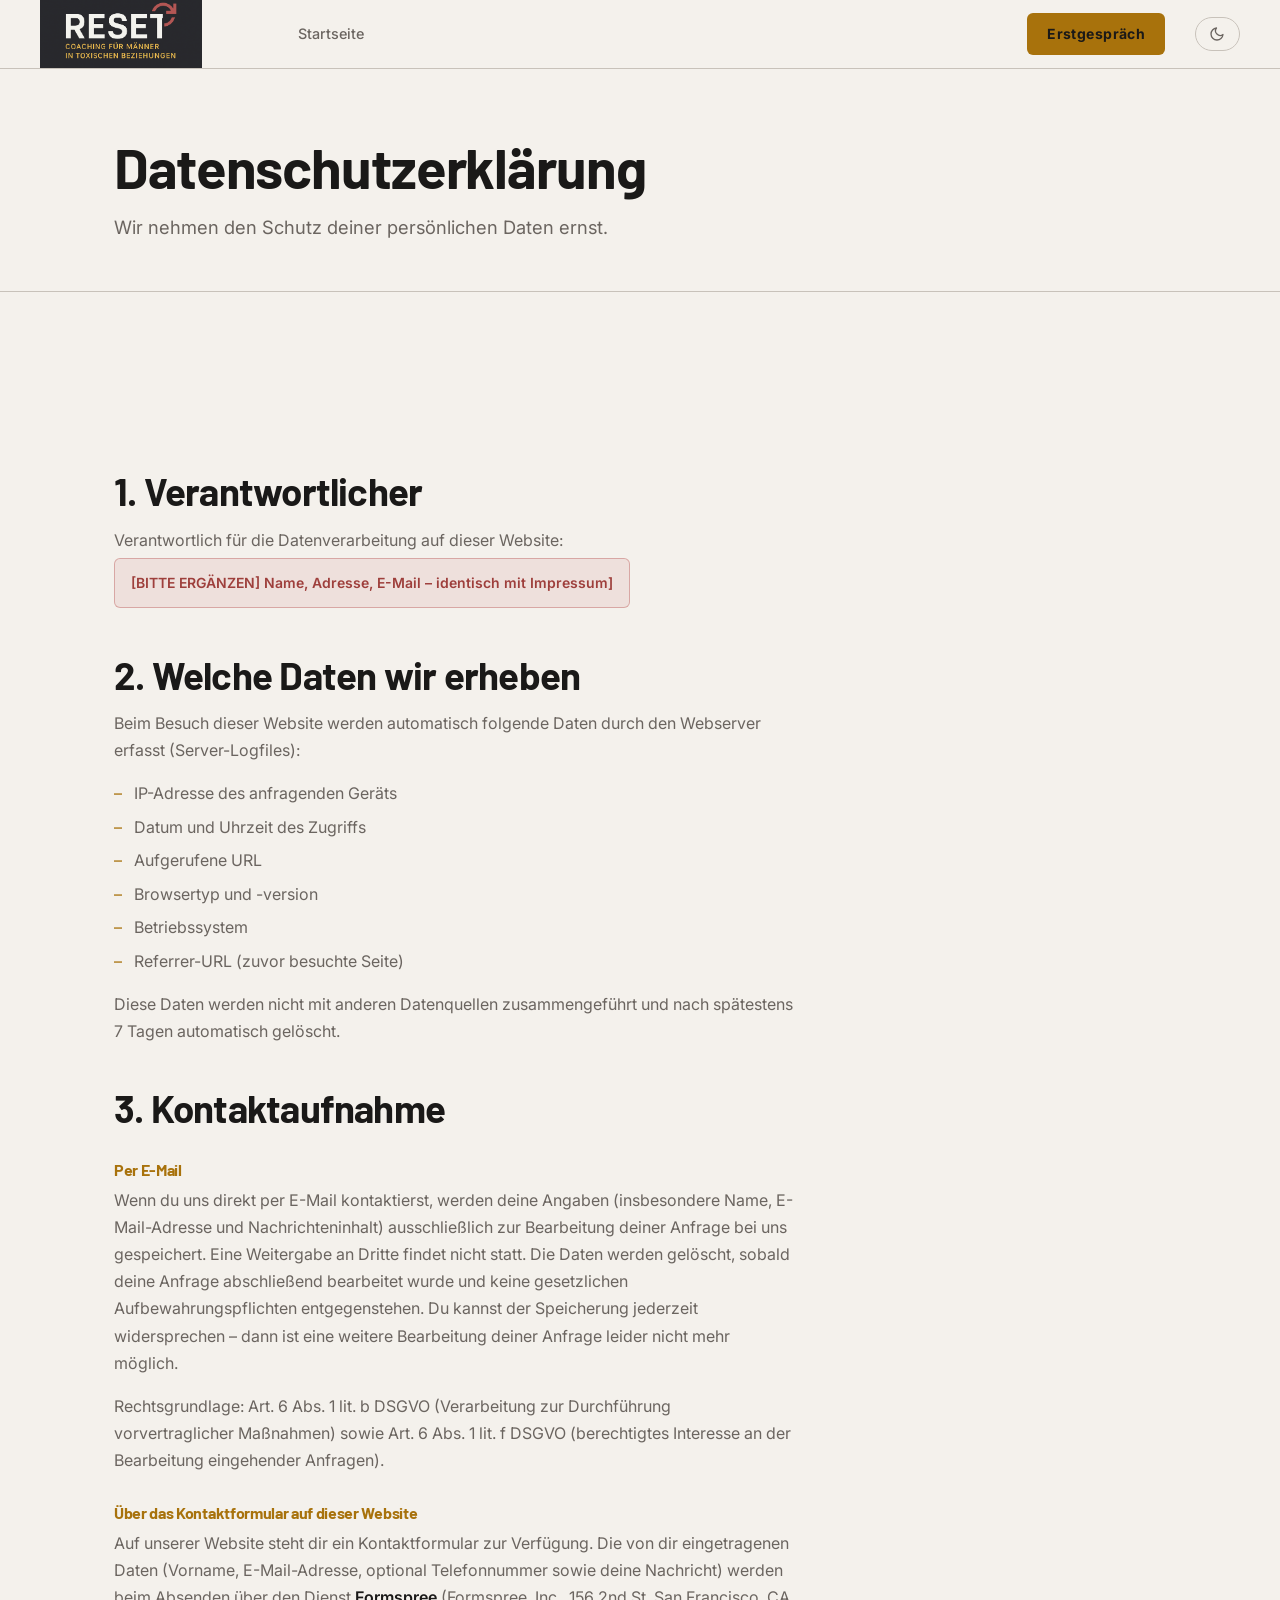
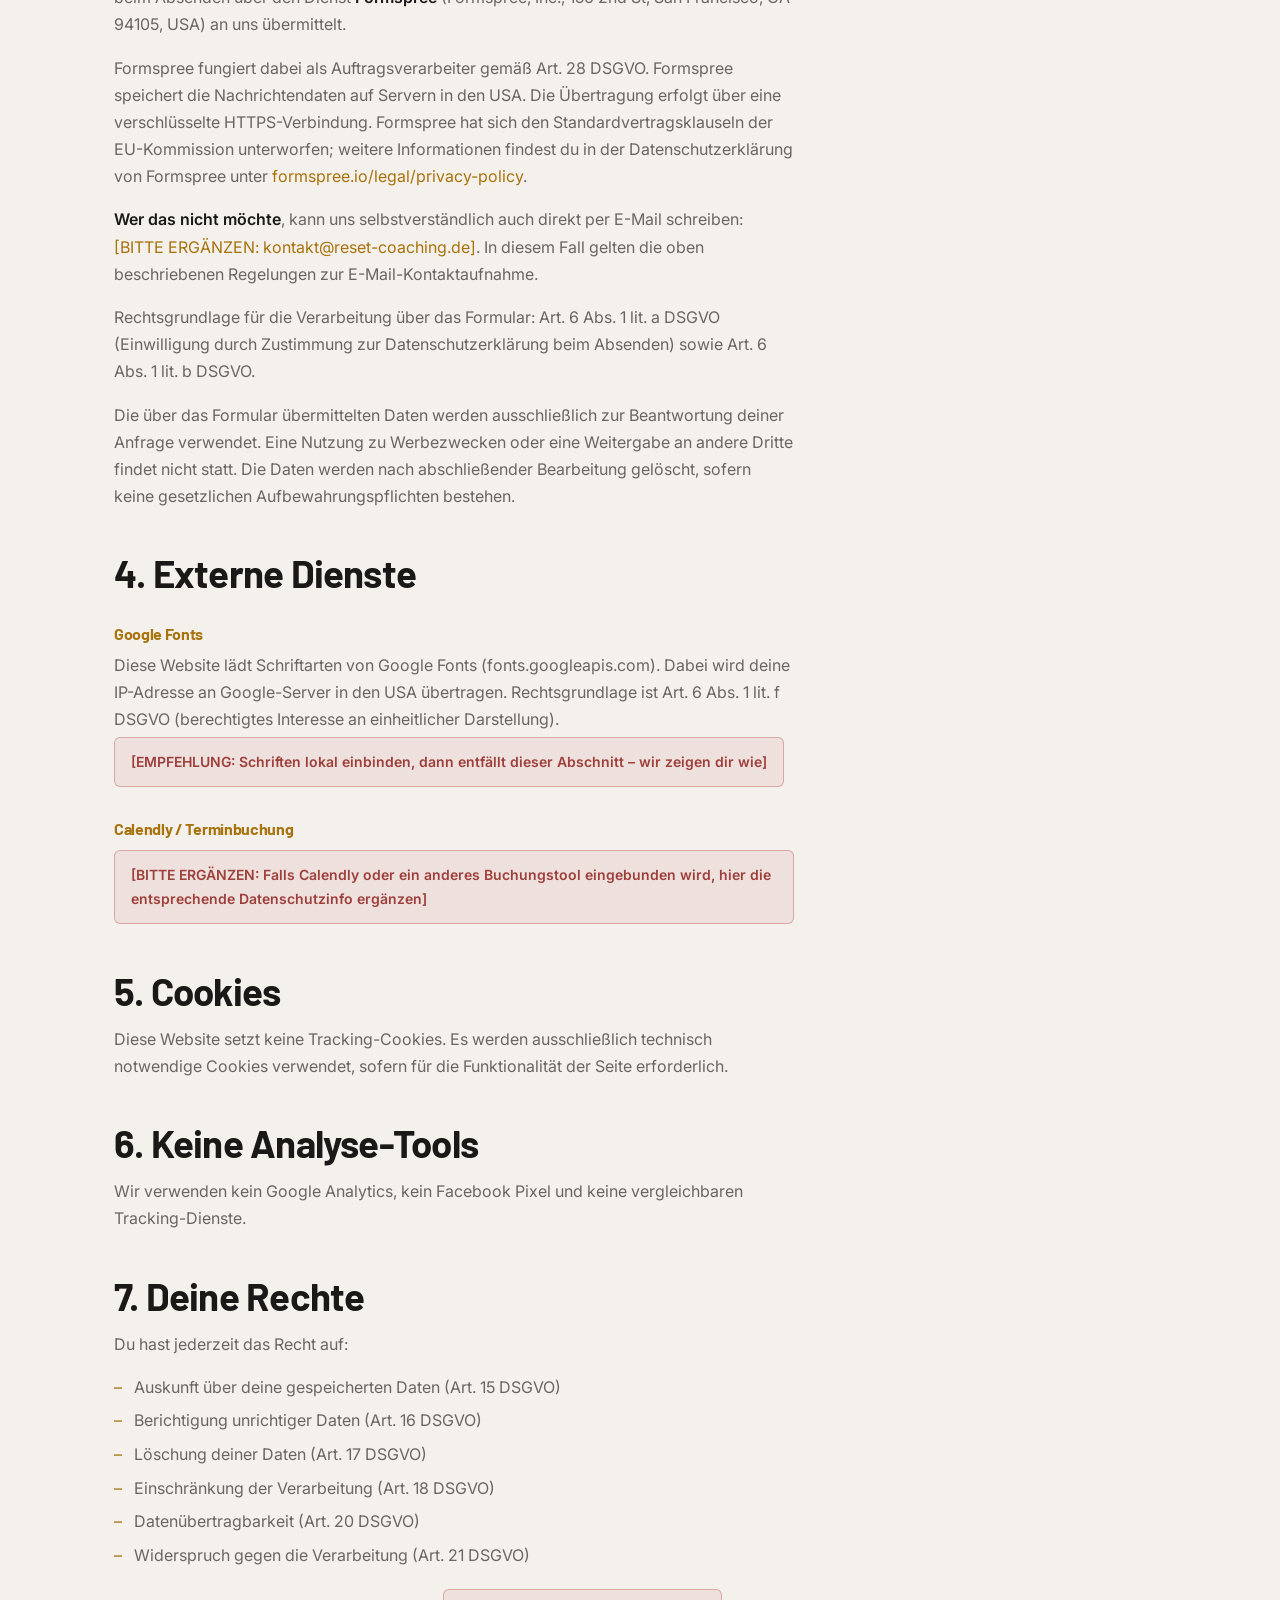
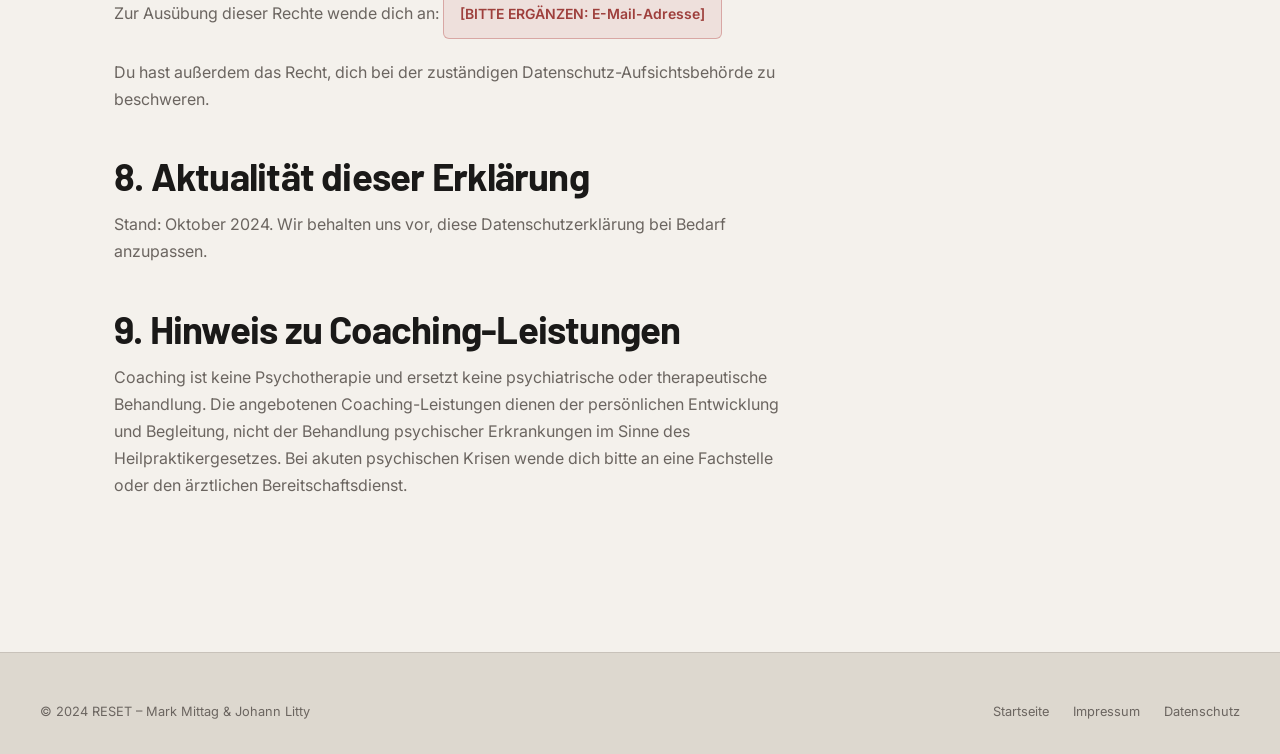
==== pages/datenschutz.html @ 9609850e "structure" ====
<!DOCTYPE html>
<html lang="de">
<head>
  <meta charset="UTF-8">
  <meta name="viewport" content="width=device-width, initial-scale=1.0">
  <title>Datenschutz – RESET Coaching</title>
  <link rel="preconnect" href="https://fonts.googleapis.com">
  <link rel="preconnect" href="https://fonts.gstatic.com" crossorigin>
  <link href="https://fonts.googleapis.com/css2?family=Barlow:wght@400;600;700;800&family=Inter:wght@400;500;600&display=swap" rel="stylesheet">
  <link rel="icon" type="image/svg+xml" href="../favicon.svg">
  <link rel="stylesheet" href="../style.css">
</head>
<body>

<header class="site-header" role="banner">
  <div class="container">
    <nav class="nav-inner" aria-label="Hauptnavigation">
      <a href="../index.html" class="nav-logo" aria-label="RESET – zur Startseite">
        <img src="../images/resetlogo.png" alt="RESET" height="60" style="width:auto;display:block;flex-shrink:0;">
      </a>
      <ul class="nav-links" role="list">
        <li><a href="../index.html">Startseite</a></li>
      </ul>

      <div class="nav-actions">
        <a href="../index.html#kontakt" class="btn btn-gold">Erstgespräch</a>
        <button class="theme-toggle" id="theme-toggle" aria-label="Design wechseln"></button>
        <button class="burger" aria-label="Menü öffnen" aria-expanded="false" aria-controls="nav-mobile">
          <span></span><span></span><span></span>
        </button>
      </div>
    </nav>
    <nav class="nav-mobile" id="nav-mobile" aria-label="Mobiles Menü">
      <a href="../index.html">Startseite</a>
      <a href="../index.html#kontakt">Kontakt</a>
      <button class="nav-mobile-theme" id="theme-toggle-mobile" aria-label="Design wechseln"></button>
    </nav>
  </div>
</header>


<section class="page-hero">
  <div class="container">
    <h1>Datenschutzerklärung</h1>
    <p class="lead">Wir nehmen den Schutz deiner persönlichen Daten ernst.</p>
  </div>
</section>


<section>
  <div class="container">
    <div class="prose">

      <h2>1. Verantwortlicher</h2>
      <p>
        Verantwortlich für die Datenverarbeitung auf dieser Website:<br>
        <span class="todo-field">[BITTE ERGÄNZEN] Name, Adresse, E-Mail – identisch mit Impressum]</span>
      </p>

      <h2>2. Welche Daten wir erheben</h2>
      <p>
        Beim Besuch dieser Website werden automatisch folgende Daten durch den Webserver erfasst (Server-Logfiles):
      </p>
      <ul>
        <li>IP-Adresse des anfragenden Geräts</li>
        <li>Datum und Uhrzeit des Zugriffs</li>
        <li>Aufgerufene URL</li>
        <li>Browsertyp und -version</li>
        <li>Betriebssystem</li>
        <li>Referrer-URL (zuvor besuchte Seite)</li>
      </ul>
      <p>
        Diese Daten werden nicht mit anderen Datenquellen zusammengeführt und nach spätestens 7 Tagen automatisch gelöscht.
      </p>

      <h2>3. Kontaktaufnahme</h2>

      <h3>Per E-Mail</h3>
      <p>
        Wenn du uns direkt per E-Mail kontaktierst, werden deine Angaben (insbesondere Name, E-Mail-Adresse und Nachrichteninhalt) ausschließlich zur Bearbeitung deiner Anfrage bei uns gespeichert. Eine Weitergabe an Dritte findet nicht statt. Die Daten werden gelöscht, sobald deine Anfrage abschließend bearbeitet wurde und keine gesetzlichen Aufbewahrungspflichten entgegenstehen. Du kannst der Speicherung jederzeit widersprechen – dann ist eine weitere Bearbeitung deiner Anfrage leider nicht mehr möglich.
      </p>
      <p>
        Rechtsgrundlage: Art. 6 Abs. 1 lit. b DSGVO (Verarbeitung zur Durchführung vorvertraglicher Maßnahmen) sowie Art. 6 Abs. 1 lit. f DSGVO (berechtigtes Interesse an der Bearbeitung eingehender Anfragen).
      </p>

      <h3>Über das Kontaktformular auf dieser Website</h3>
      <p>
        Auf unserer Website steht dir ein Kontaktformular zur Verfügung. Die von dir eingetragenen Daten (Vorname, E-Mail-Adresse, optional Telefonnummer sowie deine Nachricht) werden beim Absenden über den Dienst <strong>Formspree</strong> (Formspree, Inc., 156 2nd St, San Francisco, CA 94105, USA) an uns übermittelt.
      </p>
      <p>
        Formspree fungiert dabei als Auftragsverarbeiter gemäß Art. 28 DSGVO. Formspree speichert die Nachrichtendaten auf Servern in den USA. Die Übertragung erfolgt über eine verschlüsselte HTTPS-Verbindung. Formspree hat sich den Standardvertragsklauseln der EU-Kommission unterworfen; weitere Informationen findest du in der Datenschutzerklärung von Formspree unter <a href="https://formspree.io/legal/privacy-policy" target="_blank" rel="noopener noreferrer">formspree.io/legal/privacy-policy</a>.
      </p>
      <p>
        <strong>Wer das nicht möchte</strong>, kann uns selbstverständlich auch direkt per E-Mail schreiben:
        <a href="mailto:[BITTE ERGÄNZEN: kontakt@reset-coaching.de]">[BITTE ERGÄNZEN: kontakt@reset-coaching.de]</a>. In diesem Fall gelten die oben beschriebenen Regelungen zur E-Mail-Kontaktaufnahme.
      </p>
      <p>
        Rechtsgrundlage für die Verarbeitung über das Formular: Art. 6 Abs. 1 lit. a DSGVO (Einwilligung durch Zustimmung zur Datenschutzerklärung beim Absenden) sowie Art. 6 Abs. 1 lit. b DSGVO.
      </p>
      <p>
        Die über das Formular übermittelten Daten werden ausschließlich zur Beantwortung deiner Anfrage verwendet. Eine Nutzung zu Werbezwecken oder eine Weitergabe an andere Dritte findet nicht statt. Die Daten werden nach abschließender Bearbeitung gelöscht, sofern keine gesetzlichen Aufbewahrungspflichten bestehen.
      </p>

      <h2>4. Externe Dienste</h2>

      <h3>Google Fonts</h3>
      <p>
        Diese Website lädt Schriftarten von Google Fonts (fonts.googleapis.com). Dabei wird deine IP-Adresse an Google-Server in den USA übertragen. Rechtsgrundlage ist Art. 6 Abs. 1 lit. f DSGVO (berechtigtes Interesse an einheitlicher Darstellung). <span class="todo-field">[EMPFEHLUNG: Schriften lokal einbinden, dann entfällt dieser Abschnitt – wir zeigen dir wie]</span>
      </p>

      <h3>Calendly / Terminbuchung</h3>
      <p>
        <span class="todo-field">[BITTE ERGÄNZEN: Falls Calendly oder ein anderes Buchungstool eingebunden wird, hier die entsprechende Datenschutzinfo ergänzen]</span>
      </p>

      <h2>5. Cookies</h2>
      <p>
        Diese Website setzt keine Tracking-Cookies. Es werden ausschließlich technisch notwendige Cookies verwendet, sofern für die Funktionalität der Seite erforderlich.
      </p>

      <h2>6. Keine Analyse-Tools</h2>
      <p>
        Wir verwenden kein Google Analytics, kein Facebook Pixel und keine vergleichbaren Tracking-Dienste.
      </p>

      <h2>7. Deine Rechte</h2>
      <p>Du hast jederzeit das Recht auf:</p>
      <ul>
        <li>Auskunft über deine gespeicherten Daten (Art. 15 DSGVO)</li>
        <li>Berichtigung unrichtiger Daten (Art. 16 DSGVO)</li>
        <li>Löschung deiner Daten (Art. 17 DSGVO)</li>
        <li>Einschränkung der Verarbeitung (Art. 18 DSGVO)</li>
        <li>Datenübertragbarkeit (Art. 20 DSGVO)</li>
        <li>Widerspruch gegen die Verarbeitung (Art. 21 DSGVO)</li>
      </ul>
      <p>
        Zur Ausübung dieser Rechte wende dich an: <span class="todo-field">[BITTE ERGÄNZEN: E-Mail-Adresse]</span>
      </p>
      <p>
        Du hast außerdem das Recht, dich bei der zuständigen Datenschutz-Aufsichtsbehörde zu beschweren.
      </p>

      <h2>8. Aktualität dieser Erklärung</h2>
      <p>
        Stand: Oktober 2024. Wir behalten uns vor, diese Datenschutzerklärung bei Bedarf anzupassen.
      </p>

      <h2>9. Hinweis zu Coaching-Leistungen</h2>
      <p>
        Coaching ist keine Psychotherapie und ersetzt keine psychiatrische oder therapeutische Behandlung. Die angebotenen Coaching-Leistungen dienen der persönlichen Entwicklung und Begleitung, nicht der Behandlung psychischer Erkrankungen im Sinne des Heilpraktikergesetzes. Bei akuten psychischen Krisen wende dich bitte an eine Fachstelle oder den ärztlichen Bereitschaftsdienst.
      </p>

    </div>
  </div>
</section>


<footer class="site-footer" role="contentinfo">
  <div class="container">
    <div class="footer-bottom" style="border-top:none; padding-top:0;">
      <p>© 2024 RESET – Mark Mittag &amp; Johann Litty</p>
      <nav class="footer-legal" aria-label="Rechtliche Links">
        <a href="../index.html">Startseite</a>
        <a href="impressum.html">Impressum</a>
        <a href="datenschutz.html" aria-current="page">Datenschutz</a>
      </nav>
    </div>
  </div>
</footer>

<script src="../script.js"></script>
</body>
</html>
---- style.css ----
/* ===========================
   RESET – Coaching für Männer
   style.css
   =========================== */

:root {
  --bg:          #28292d;
  --bg-alt:      #323130;
  --bg-card:     #3a3836;
  --text:        #f0ede8;
  --muted:       #9a9591;
  --gold:        #d4a017;
  --red:         #b85450;
  --border:      #444140;
  --bg-header:   rgba(40, 41, 45, 0.95);
  --bg-footer:   #28292d;
  --max-width:   1100px;
  --radius:      6px;
  --transition:  0.2s ease;
}

[data-theme="light"] {
  --bg:          #f4f1ec;
  --bg-alt:      #ece8e1;
  --bg-card:     #e2ddd6;
  --text:        #1a1918;
  --muted:       #6b6560;
  --gold:        #a8720c;
  --red:         #9e3f3c;
  --border:      #c8c2ba;
  --bg-header:   rgba(244, 241, 236, 0.95);
  --bg-footer:   #ddd8cf;
}

/* Über-uns bleibt im Light-Mode dunkel */
[data-theme="light"] #ueber-uns,
[data-theme="light"] .coaches-outer-wrap {
  background-color: #323130;
  --text:   #f0ede8;
  --muted:  #9a9591;
  --gold:   #d4a017;
  --border: #444140;
  color: #f0ede8;
}

/* ---- Reset & Base ---- */
*, *::before, *::after { box-sizing: border-box; margin: 0; padding: 0; }

html { scroll-behavior: smooth; font-size: 16px; scroll-padding-top: 50px; }

body {
  background-color: var(--bg);
  color: var(--text);
  font-family: 'Inter', 'Segoe UI', system-ui, -apple-system, sans-serif;
  line-height: 1.7;
  -webkit-font-smoothing: antialiased;
}

img { display: block; max-width: 100%; height: auto; }
a  { color: var(--gold); text-decoration: none; transition: opacity var(--transition); }
a:hover { opacity: 0.8; }

/* ---- Typography ---- */
h1, h2, h3, h4 {
  font-family: 'Barlow', 'Inter', 'Segoe UI', system-ui, sans-serif;
  font-weight: 700;
  line-height: 1.2;
  letter-spacing: -0.02em;
}
h1 { font-size: clamp(2rem, 5vw, 3.5rem); }
h2 { font-size: clamp(1.6rem, 3.5vw, 2.4rem); }
h3 { font-size: clamp(1.1rem, 2.5vw, 1.4rem); }
p  { max-width: 68ch; }

.section-label {
  font-size: 0.75rem;
  font-weight: 700;
  letter-spacing: 0.12em;
  text-transform: uppercase;
  color: var(--gold);
  margin-bottom: 0.75rem;
}

/* ---- Layout helpers ---- */
.container {
  width: 100%;
  max-width: var(--max-width);
  margin-inline: auto;
  padding-inline: 1.5rem;
}

section { padding-block: 5rem; }

.section-alt { background-color: var(--bg-alt); }

.text-center { text-align: center; }
.text-gold   { color: var(--gold); }

/* ---- Buttons ---- */
.btn {
  display: inline-block;
  padding: 0.85rem 2rem;
  border-radius: var(--radius);
  font-weight: 700;
  font-size: 1rem;
  letter-spacing: 0.03em;
  cursor: pointer;
  transition: opacity var(--transition), transform var(--transition);
  border: none;
}
.btn:hover { opacity: 0.88; transform: translateY(-1px); }
.btn-gold  { background-color: var(--gold); color: #1a1918; }
.btn-outline {
  background: transparent;
  border: 2px solid var(--gold);
  color: var(--gold);
}

/* ---- Header / Nav ---- */
.site-header {
  position: sticky;
  top: 0;
  z-index: 100;
  background-color: var(--bg-header);
  backdrop-filter: blur(8px);
  border-bottom: 1px solid var(--border);
  transition: background-color var(--transition);
}
/* Header nutzt volle Viewport-Breite */
.site-header .container {
  max-width: 100%;
  padding-inline: 2.5rem;
}

/* Logo left · links space-between · CTA right */
.nav-inner {
  display: flex;
  align-items: center;
  height: 68px;
  gap: 2rem;
  overflow: visible;
}

.nav-logo {
  display: flex;
  align-items: center;
  gap: 0.6rem;
  flex-shrink: 0;
}
.nav-logo img { height: 68px; width: auto; display: block; }
.nav-logo-text {
  font-weight: 800;
  font-size: 1.35rem;
  letter-spacing: -0.02em;
  color: var(--text);
}
.nav-logo-sub {
  font-size: 0.6rem;
  font-weight: 600;
  letter-spacing: 0.1em;
  text-transform: uppercase;
  color: var(--gold);
  display: block;
  line-height: 1;
  margin-top: 2px;
}

.nav-links {
  display: flex;
  align-items: center;
  justify-content: space-between;
  list-style: none;
  flex: 1;
  padding-inline: 4rem;
}
.nav-links a {
  color: var(--muted);
  font-size: 0.9rem;
  font-weight: 500;
  transition: color var(--transition);
}
.nav-links a:hover { color: var(--text); opacity: 1; }

/* Right-side actions: CTA + theme toggle + burger */
.nav-actions {
  display: flex;
  align-items: center;
  gap: 0.6rem;
  flex-shrink: 0;
  margin-left: auto;
}
.nav-actions .btn { padding: 0.55rem 1.25rem; font-size: 0.875rem; }

/* Theme toggle (desktop) */
.theme-toggle {
  padding: 0.5rem 0.85rem;
  border-radius: var(--radius);
  border: 1px solid var(--border);
  background: transparent;
  color: var(--muted);
  cursor: pointer;
  display: flex;
  align-items: center;
  justify-content: center;
  transition: background var(--transition), color var(--transition), border-color var(--transition);
  flex-shrink: 0;
  margin-left: 1.25rem;
}
.theme-toggle:hover { background: var(--bg-card); color: var(--text); }
.theme-toggle svg  { pointer-events: none; }
[data-theme="light"] .theme-toggle { border-radius: 999px; }

/* Burger */
.burger {
  display: none;
  flex-direction: column;
  gap: 5px;
  cursor: pointer;
  padding: 4px;
  background: none;
  border: none;
}
.burger span {
  display: block;
  width: 24px;
  height: 2px;
  background: var(--text);
  border-radius: 2px;
  transition: transform var(--transition), opacity var(--transition);
}
.burger.open span:nth-child(1) { transform: translateY(7px) rotate(45deg); }
.burger.open span:nth-child(2) { opacity: 0; }
.burger.open span:nth-child(3) { transform: translateY(-7px) rotate(-45deg); }

/* Mobile nav */
.nav-mobile {
  display: none;
  flex-direction: column;
  gap: 0;
  background-color: rgba(50, 49, 48, 0.72);
  backdrop-filter: blur(20px);
  -webkit-backdrop-filter: blur(20px);
  border-top: 1px solid var(--border);
  border-radius: 0 0 16px 16px;
  padding: 1rem 1.5rem 1.75rem;
}
[data-theme="light"] .nav-mobile {
  background-color: rgba(236, 232, 225, 0.75);
}
.nav-mobile.open { display: flex; }
.nav-mobile a {
  color: var(--text);
  padding: 1rem 0;
  border-bottom: 1px solid var(--border);
  font-size: 1rem;
  text-align: center;
}
.nav-mobile .btn {
  font-size: 0.8rem;
  padding: 0.5rem 1.25rem;
  align-self: center;
  margin-top: 0.5rem;
}
/* Theme toggle row in mobile dropdown */
.nav-mobile-theme {
  display: flex;
  align-items: center;
  justify-content: center;
  gap: 0.75rem;
  width: 100%;
  padding: 1rem 0;
  border: none;
  border-top: 1px solid var(--border);
  background: none;
  color: var(--muted);
  font-family: inherit;
  font-size: 0.95rem;
  cursor: pointer;
  margin-top: auto;
  transition: color var(--transition);
}
.nav-mobile-theme:hover { color: var(--text); }
.nav-mobile-theme svg { flex-shrink: 0; }

/* ---- Hero ---- */
.hero {
  padding-block: 6rem 5rem;
  position: relative;
  overflow: hidden;
}
.hero::before {
  content: '';
  position: absolute;
  inset: 0;
  background: radial-gradient(ellipse 80% 60% at 70% 40%, rgba(184,84,80,0.08) 0%, transparent 70%);
  pointer-events: none;
}

.hero-inner {
  display: grid;
  grid-template-columns: 1fr 1fr;
  gap: 4rem;
  align-items: center;
}

.hero-tag {
  display: inline-block;
  background: rgba(212,160,23,0.15);
  color: var(--gold);
  font-size: 0.78rem;
  font-weight: 700;
  letter-spacing: 0.1em;
  text-transform: uppercase;
  padding: 0.4rem 0.9rem;
  border-radius: 2px;
  margin-bottom: 1.25rem;
}

.hero h1 { margin-bottom: 1rem; }
.hero h1 em { font-style: normal; color: var(--gold); }

.hero-sub {
  font-size: 1.2rem;
  color: var(--muted);
  margin-bottom: 2rem;
  max-width: 50ch;
}

.hero-ctas {
  display: flex;
  gap: 1rem;
  flex-wrap: wrap;
}

.hero-image-wrap {
  position: relative;
}
.hero-photo {
  width: 100%;
  aspect-ratio: 4/5;
  object-fit: cover;
  object-position: top center;
  border-radius: var(--radius);
  display: block;
}

/* ---- Kennst du das ---- */
.problem-list {
  list-style: none;
  margin-top: 2rem;
  display: flex;
  flex-direction: column;
  gap: 0.85rem;
}
.problem-list li {
  display: flex;
  align-items: flex-start;
  gap: 0.85rem;
  font-size: 1.05rem;
  line-height: 1.6;
}
.problem-list li::before {
  content: '→';
  color: var(--gold);
  flex-shrink: 0;
  margin-top: 0.05em;
  font-weight: 700;
}

.validation-box {
  margin-top: 3rem;
  background: var(--bg-card);
  border-left: 3px solid var(--gold);
  border-radius: 0 var(--radius) var(--radius) 0;
  padding: 1.5rem 1.75rem;
}
.validation-box p { color: var(--muted); max-width: none; }
.validation-box p strong { color: var(--text); }

/* ---- Co-Abhängigkeit Grafik ---- */
.codep-grid {
  display: grid;
  grid-template-columns: repeat(3, 1fr);
  gap: 1.25rem;
  margin-top: 2.5rem;
}
.codep-item {
  background: var(--bg-card);
  border-radius: var(--radius);
  padding: 1.25rem;
  text-align: center;
  border: 1px solid var(--border);
  aspect-ratio: 5 / 4;
  display: flex;
  flex-direction: column;
  align-items: center;
  justify-content: center;
}
.codep-item .icon {
  font-size: 1.8rem;
  margin-bottom: 0.5rem;
  display: block;
}
.codep-item p {
  font-size: 0.875rem;
  color: var(--muted);
  max-width: none;
  line-height: 1.4;
}

/* ---- Was ihr bekommt ---- */
.benefits-grid {
  display: grid;
  grid-template-columns: repeat(auto-fit, minmax(280px, 1fr));
  gap: 1.5rem;
  margin-top: 2.5rem;
}
.benefit-card {
  background: var(--bg-card);
  border-radius: var(--radius);
  padding: 1.75rem;
  border: 1px solid var(--border);
  transition: border-color var(--transition);
}
.benefit-card:hover { border-color: var(--gold); }
.benefit-card h3 { margin-bottom: 0.6rem; }
.benefit-card p { color: var(--muted); font-size: 0.95rem; max-width: none; }

/* ---- 3-Schritte ---- */
.steps {
  counter-reset: step;
}
.steps-grid {
  display: grid;
  grid-template-columns: repeat(auto-fit, minmax(280px, 1fr));
  gap: 2rem;
  margin-top: 2.5rem;
}
.step-card {
  position: relative;
  background: var(--bg-card);
  border-radius: var(--radius);
  padding: 2rem 1.75rem 1.75rem;
  border: 1px solid var(--border);
}
.step-number {
  font-size: 4.5rem;
  font-weight: 800;
  color: rgba(212,160,23,0.35);
  line-height: 1;
  margin-bottom: 0.5rem;
}
.step-card h3 { color: var(--gold); margin-bottom: 0.75rem; }
.step-card ul {
  list-style: none;
  display: flex;
  flex-direction: column;
  gap: 0.4rem;
}
.step-card li {
  font-size: 0.9rem;
  color: var(--muted);
  padding-left: 1rem;
  position: relative;
}
.step-card li::before {
  content: '·';
  position: absolute;
  left: 0;
  color: var(--gold);
  font-weight: 700;
}

/* ---- Angebote ---- */
.offers-grid {
  display: grid;
  grid-template-columns: repeat(auto-fit, minmax(280px, 1fr));
  gap: 1.5rem;
  margin-top: 2.5rem;
}
.offer-card {
  background: var(--bg-card);
  border-radius: var(--radius);
  padding: 2rem;
  border: 1px solid var(--border);
  display: flex;
  flex-direction: column;
  gap: 1rem;
  transition: border-color var(--transition);
}
.offer-card:hover { border-color: var(--gold); }
.offer-card.featured {
  border-color: var(--gold);
  position: relative;
}
.offer-badge {
  position: absolute;
  top: -0.6rem;
  left: 1.5rem;
  background: var(--gold);
  color: #1a1918;
  font-size: 0.7rem;
  font-weight: 800;
  letter-spacing: 0.08em;
  text-transform: uppercase;
  padding: 0.2rem 0.6rem;
  border-radius: 2px;
}
.offer-icon { font-size: 2rem; }
.offer-card h3 { font-size: 1.2rem; }
.offer-card p { color: var(--muted); font-size: 0.9rem; max-width: none; }
.offer-details {
  list-style: none;
  display: flex;
  flex-direction: column;
  gap: 0.35rem;
  margin-top: auto;
}
.offer-details li {
  font-size: 0.85rem;
  color: var(--muted);
  display: flex;
  align-items: center;
  gap: 0.5rem;
}
.offer-details li::before {
  content: '✓';
  color: var(--gold);
  font-weight: 700;
  flex-shrink: 0;
}

/* ---- Über uns (kompakt) ---- */
.coaches-grid {
  display: grid;
  grid-template-columns: 1fr 1fr;
  gap: 2.5rem;
}
.coach-card {
  display: flex;
  gap: 1.5rem;
  align-items: flex-start;
}
.coach-photo {
  width: 90px;
  height: 90px;
  border-radius: 50%;
  flex-shrink: 0;
  overflow: hidden;
  background: var(--bg-card);
}
.coach-photo img {
  width: 100%;
  height: 100%;
  object-fit: cover;
  object-position: top center;
  transition: opacity 0.2s;
}
a.coach-photo:hover img { opacity: 0.8; }
.coach-info h3 a { color: inherit; text-decoration: none; }
.coach-info h3 a:hover { color: var(--gold); }
.coach-info h3 { margin-bottom: 0.3rem; font-size: 1.35rem; }
.coach-info .coach-role { color: var(--gold); font-size: 0.8rem; font-weight: 600; margin-bottom: 0.6rem; }
.coach-info p { color: var(--muted); font-size: 0.9rem; max-width: none; }
.coach-info a { font-size: 0.875rem; margin-top: 0.75rem; display: inline-block; }

/* ---- Einzelne Coach-Seiten ---- */
.coach-bio-grid {
  display: grid;
  grid-template-columns: 240px 1fr;
  gap: 3.5rem;
  align-items: start;
}
.coach-bio-photo { position: sticky; top: 90px; }
@media (max-width: 700px) {
  .coach-bio-grid { grid-template-columns: 1fr; }
  .coach-bio-photo { position: static; max-width: 240px; }
}

/* ---- Über-uns Lasche & Drawer ---- */
.coaches-outer-wrap {
  background-color: var(--bg-alt); /* matches flanking section-alt sections */
}
.coaches-drawer {
  overflow: hidden;
  max-height: 0;
  transition: max-height 0.55s cubic-bezier(0.4, 0, 0.2, 1);
}
.coaches-drawer.is-open {
  max-height: 700px;
}
.coaches-drawer .container {
  padding-top: 2.5rem;
  padding-bottom: 3.5rem;
}
.ueber-uns-lasche-wrap {
  display: flex;
  justify-content: center;
  border-top: 2px solid #000;
  line-height: 0;
}
.ueber-uns-lasche {
  background: var(--gold);
  color: #1a1a18;
  border: none;
  cursor: pointer;
  padding: 0.6rem 2.5rem 0.75rem;
  border-radius: 0 0 16px 16px;
  font-family: inherit;
  font-weight: 700;
  font-size: 0.8rem;
  letter-spacing: 0.07em;
  text-transform: uppercase;
  display: inline-flex;
  align-items: center;
  gap: 0.55rem;
  transition: background 0.2s, padding-bottom 0.2s;
  user-select: none;
  line-height: 1;
}
.ueber-uns-lasche:hover {
  background: #e6b728;
  padding-bottom: 1rem;
}
.lasche-arrow {
  display: inline-block;
  font-size: 0.7rem;
  transition: transform 0.35s ease;
  line-height: 1;
}
.ueber-uns-lasche[aria-expanded="true"] .lasche-arrow {
  transform: rotate(180deg);
}

/* ---- Testimonials ---- */
.testimonials-grid {
  display: grid;
  grid-template-columns: repeat(auto-fit, minmax(260px, 1fr));
  gap: 1.5rem;
  margin-top: 2.5rem;
}
.testimonial-card {
  background: var(--bg-card);
  border-radius: var(--radius);
  padding: 1.75rem;
  border: 1px solid var(--border);
  position: relative;
}
.testimonial-card.placeholder {
  border-style: dashed;
  opacity: 0.6;
}
.testimonial-quote {
  font-size: 2.5rem;
  color: var(--gold);
  line-height: 1;
  margin-bottom: 0.75rem;
  opacity: 0.5;
}
.testimonial-text {
  font-size: 0.95rem;
  color: var(--muted);
  font-style: italic;
  margin-bottom: 1rem;
  max-width: none;
}
.testimonial-author {
  font-size: 0.85rem;
  font-weight: 700;
  color: var(--text);
}
.testimonial-note {
  font-size: 0.72rem;
  color: var(--red);
  font-style: normal;
  display: block;
  margin-top: 0.25rem;
  letter-spacing: 0.04em;
  text-transform: uppercase;
}

/* ---- CTA Section ---- */
.cta-section {
  background: linear-gradient(135deg, var(--bg-alt) 0%, #2e2a29 100%);
  border-top: 1px solid var(--border);
  border-bottom: 1px solid var(--border);
}
.cta-inner {
  text-align: center;
  max-width: 640px;
  margin-inline: auto;
}
.cta-inner h2 { margin-bottom: 1rem; }
.cta-inner p { color: var(--muted); margin-inline: auto; margin-bottom: 2rem; }
.cta-note {
  font-size: 0.8rem;
  color: var(--muted);
  margin-top: 1rem;
}

/* ---- Footer ---- */
.site-footer {
  background-color: var(--bg-footer);
  border-top: 1px solid var(--border);
  padding-block: 3rem 2rem;
}
.site-footer .container {
  max-width: 100%;
  padding-inline: 2.5rem;
}
.footer-grid {
  display: grid;
  grid-template-columns: 2fr 1fr 1fr;
  gap: 3rem;
  margin-bottom: 3rem;
}
.footer-brand img { height: 40px; margin-bottom: 1rem; }
.footer-brand p { color: var(--muted); font-size: 0.9rem; }
.footer-disclaimer {
  margin-top: 1rem;
  font-size: 0.78rem;
  color: var(--muted);
  border-left: 2px solid var(--border);
  padding-left: 0.75rem;
  max-width: none;
}
.footer-col h4 {
  font-size: 0.8rem;
  font-weight: 700;
  letter-spacing: 0.1em;
  text-transform: uppercase;
  color: var(--gold);
  margin-bottom: 1rem;
}
.footer-col ul { list-style: none; display: flex; flex-direction: column; gap: 0.5rem; }
.footer-col a { color: var(--muted); font-size: 0.9rem; }
.footer-col a:hover { color: var(--text); opacity: 1; }
.footer-bottom {
  border-top: 1px solid var(--border);
  padding-top: 1.5rem;
  display: flex;
  justify-content: space-between;
  align-items: center;
  flex-wrap: wrap;
  gap: 0.5rem;
}
.footer-bottom p { font-size: 0.8rem; color: var(--muted); max-width: none; }
.footer-legal { display: flex; gap: 1.5rem; }
.footer-legal a { font-size: 0.8rem; color: var(--muted); }

/* ---- Modal ---- */
.modal-overlay {
  position: fixed;
  inset: 0;
  z-index: 200;
  display: flex;
  align-items: center;
  justify-content: center;
  padding: 1.5rem;
  background: rgba(20, 19, 18, 0.75);
  backdrop-filter: blur(7px);
  -webkit-backdrop-filter: blur(7px);
  opacity: 0;
  pointer-events: none;
  transition: opacity 0.25s ease;
}
.modal-overlay.is-open {
  opacity: 1;
  pointer-events: all;
}
.modal-overlay[aria-hidden="true"] { display: none; }
.modal-overlay[aria-hidden="false"] { display: flex; }

.modal-box {
  background: var(--bg-alt);
  border: 1px solid var(--border);
  border-radius: calc(var(--radius) * 2);
  padding: 2.5rem;
  width: 100%;
  max-width: 640px;
  max-height: 90dvh;
  overflow-y: auto;
  position: relative;
  transform: translateY(20px);
  transition: transform 0.25s ease;
}
.modal-overlay.is-open .modal-box {
  transform: translateY(0);
}

.modal-close {
  position: absolute;
  top: 1.1rem;
  right: 1.25rem;
  background: none;
  border: none;
  color: var(--muted);
  font-size: 1.75rem;
  line-height: 1;
  cursor: pointer;
  padding: 0.2rem 0.4rem;
  border-radius: var(--radius);
  transition: color var(--transition), background var(--transition);
}
.modal-close:hover { color: var(--text); background: var(--bg-card); }

.modal-box h3 {
  font-size: 1.35rem;
  margin-bottom: 0.5rem;
  padding-right: 2rem;
}

/* Body-Scroll sperren wenn Modal offen */
body.modal-open { overflow: hidden; }

/* ---- Kontaktformular ---- */
.contact-form-sub {
  color: var(--muted);
  font-size: 0.9rem;
  margin-bottom: 1.75rem;
  max-width: none;
}
.contact-form-sub a { color: var(--gold); }

.contact-form { display: flex; flex-direction: column; gap: 1.25rem; }

.form-row {
  display: grid;
  grid-template-columns: 1fr 1fr;
  gap: 1.25rem;
}

.form-group { display: flex; flex-direction: column; gap: 0.4rem; }

.form-group label {
  font-size: 0.85rem;
  font-weight: 600;
  color: var(--text);
}

.form-group input,
.form-group textarea {
  background: var(--bg-alt);
  border: 1px solid var(--border);
  border-radius: var(--radius);
  color: var(--text);
  font-family: inherit;
  font-size: 0.95rem;
  padding: 0.75rem 1rem;
  transition: border-color var(--transition);
  width: 100%;
  resize: vertical;
}
.form-group input::placeholder,
.form-group textarea::placeholder { color: var(--muted); }
.form-group input:focus,
.form-group textarea:focus {
  outline: none;
  border-color: var(--gold);
}
.form-group input:invalid:not(:placeholder-shown),
.form-group textarea:invalid:not(:placeholder-shown) {
  border-color: var(--red);
}

/* Checkboxen Interessensauswahl */
.form-checkboxes {
  display: flex;
  flex-direction: column;
  gap: 0.5rem;
  margin-top: 0.25rem;
}
.checkbox-item {
  display: flex;
  align-items: center;
  gap: 0.65rem;
  cursor: pointer;
  padding: 0.55rem 0.9rem;
  border-radius: var(--radius);
  border: 1px solid var(--border);
  background: var(--bg-alt);
  transition: border-color var(--transition), background var(--transition);
  font-size: 0.9rem;
  color: var(--text);
}
.checkbox-item:hover { border-color: var(--gold); background: var(--bg-card); }
.checkbox-item input[type="checkbox"] {
  width: 16px;
  height: 16px;
  flex-shrink: 0;
  accent-color: var(--gold);
  cursor: pointer;
}
.checkbox-item:has(input:checked) {
  border-color: var(--gold);
  background: rgba(212, 160, 23, 0.08);
}

/* Button auf Angebots-Karten */
.offer-btn {
  width: 100%;
  margin-top: 1.25rem;
  font-size: 0.875rem;
  padding: 0.65rem 1rem;
  text-align: center;
}

.form-privacy {
  display: flex;
  align-items: flex-start;
  gap: 0.75rem;
}
.form-privacy input[type="checkbox"] {
  width: 18px;
  height: 18px;
  flex-shrink: 0;
  margin-top: 0.15em;
  accent-color: var(--gold);
  cursor: pointer;
}
.form-privacy label {
  font-size: 0.82rem;
  color: var(--muted);
  line-height: 1.5;
  cursor: pointer;
}
.form-privacy a { color: var(--gold); }

.form-submit { align-self: flex-start; margin-top: 0.25rem; }

.form-note {
  font-size: 0.75rem;
  color: var(--muted);
  max-width: none;
  line-height: 1.6;
}
.form-note a { color: var(--muted); text-decoration: underline; }

@media (max-width: 560px) {
  .form-row { grid-template-columns: 1fr; }
  .contact-form-inner { padding: 1.5rem; }
  .form-submit { align-self: stretch; text-align: center; }
}

/* ---- Subpage hero ---- */
.page-hero {
  padding-block: 4rem 3rem;
  border-bottom: 1px solid var(--border);
}
.page-hero h1 { margin-bottom: 0.75rem; }
.page-hero .lead {
  font-size: 1.15rem;
  color: var(--muted);
  max-width: 60ch;
}

/* ---- Prose (Fließtext-Unterseiten) ---- */
.prose {
  max-width: 720px;
  padding-block: 3.5rem;
}
.prose h2 { margin-top: 2.5rem; margin-bottom: 0.75rem; }
.prose h3 { margin-top: 1.75rem; margin-bottom: 0.5rem; color: var(--gold); font-size: 1rem; }
.prose p  { color: var(--muted); margin-bottom: 1rem; }
.prose ul { list-style: none; display: flex; flex-direction: column; gap: 0.4rem; margin-bottom: 1rem; padding-left: 0; }
.prose ul li {
  color: var(--muted);
  padding-left: 1.25rem;
  position: relative;
}
.prose ul li::before {
  content: '–';
  position: absolute;
  left: 0;
  color: var(--gold);
}
.prose strong { color: var(--text); font-weight: 600; }
.prose a { color: var(--gold); }
.prose .todo-field {
  background: rgba(184,84,80,0.1);
  border: 1px solid rgba(184,84,80,0.4);
  border-radius: var(--radius);
  padding: 0.75rem 1rem;
  color: var(--red);
  font-size: 0.875rem;
  font-weight: 600;
  display: inline-block;
  margin: 0.25rem 0;
}

/* ---- Responsive ---- */
@media (max-width: 900px) {
  .hero-inner        { grid-template-columns: 1fr; }
  .hero-image-wrap   { display: none; }
  .coaches-grid      { grid-template-columns: 1fr; }
  .footer-grid       { grid-template-columns: 1fr 1fr; }
  .codep-grid        { grid-template-columns: repeat(2, 1fr); }
}

@media (max-width: 640px) {
  html    { scroll-padding-top: 48px; }
  section { padding-block: 3.5rem; }
  .hero   { padding-block: 4rem 3rem; }
  .nav-links          { display: none; }
  .nav-actions .btn   { display: none; }
  .nav-actions .theme-toggle { display: none; }
  .burger             { display: flex; }
  .footer-grid      { grid-template-columns: 1fr; gap: 2rem; }
  .codep-grid       { grid-template-columns: 1fr 1fr; }
  .footer-bottom    { flex-direction: column; align-items: flex-start; }
  .hero-ctas        { flex-direction: column; }
  .hero-ctas .btn   { text-align: center; }
}

@media (max-width: 400px) {
  .codep-grid { grid-template-columns: 1fr; }
}
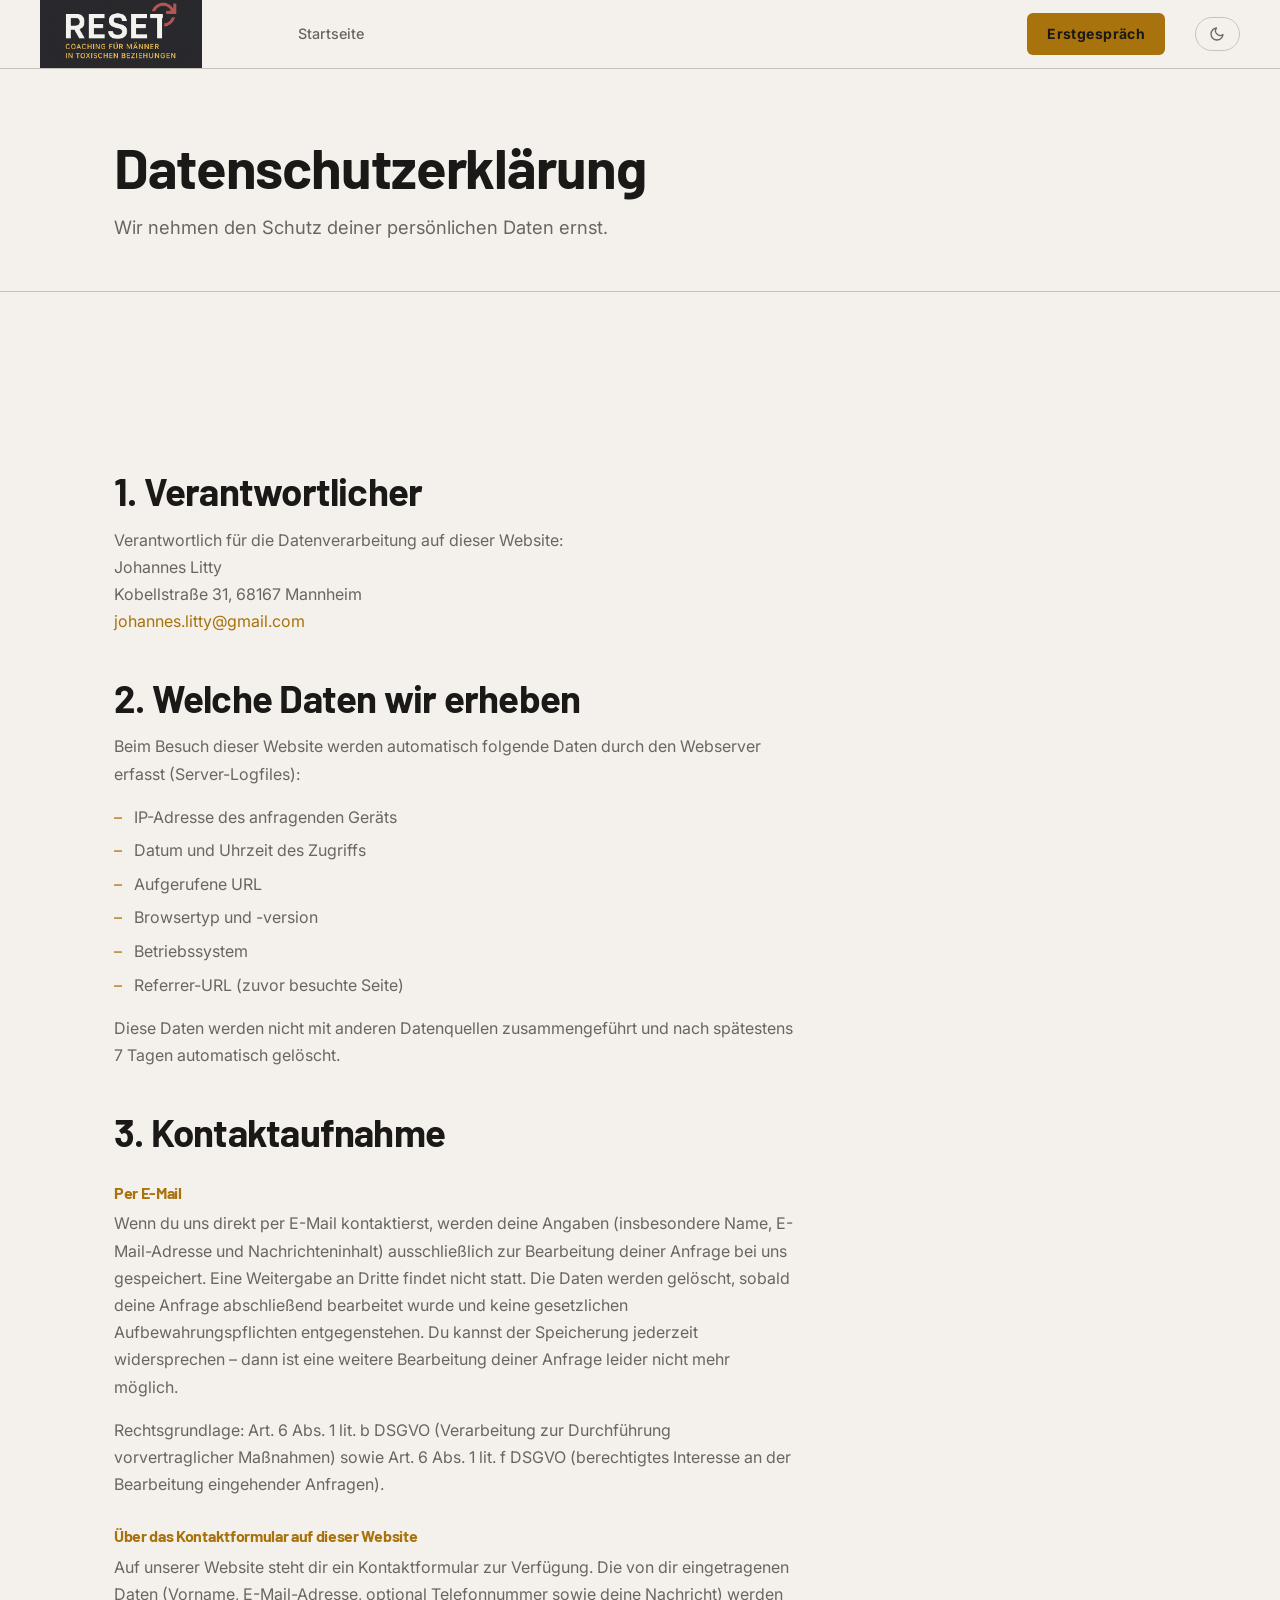
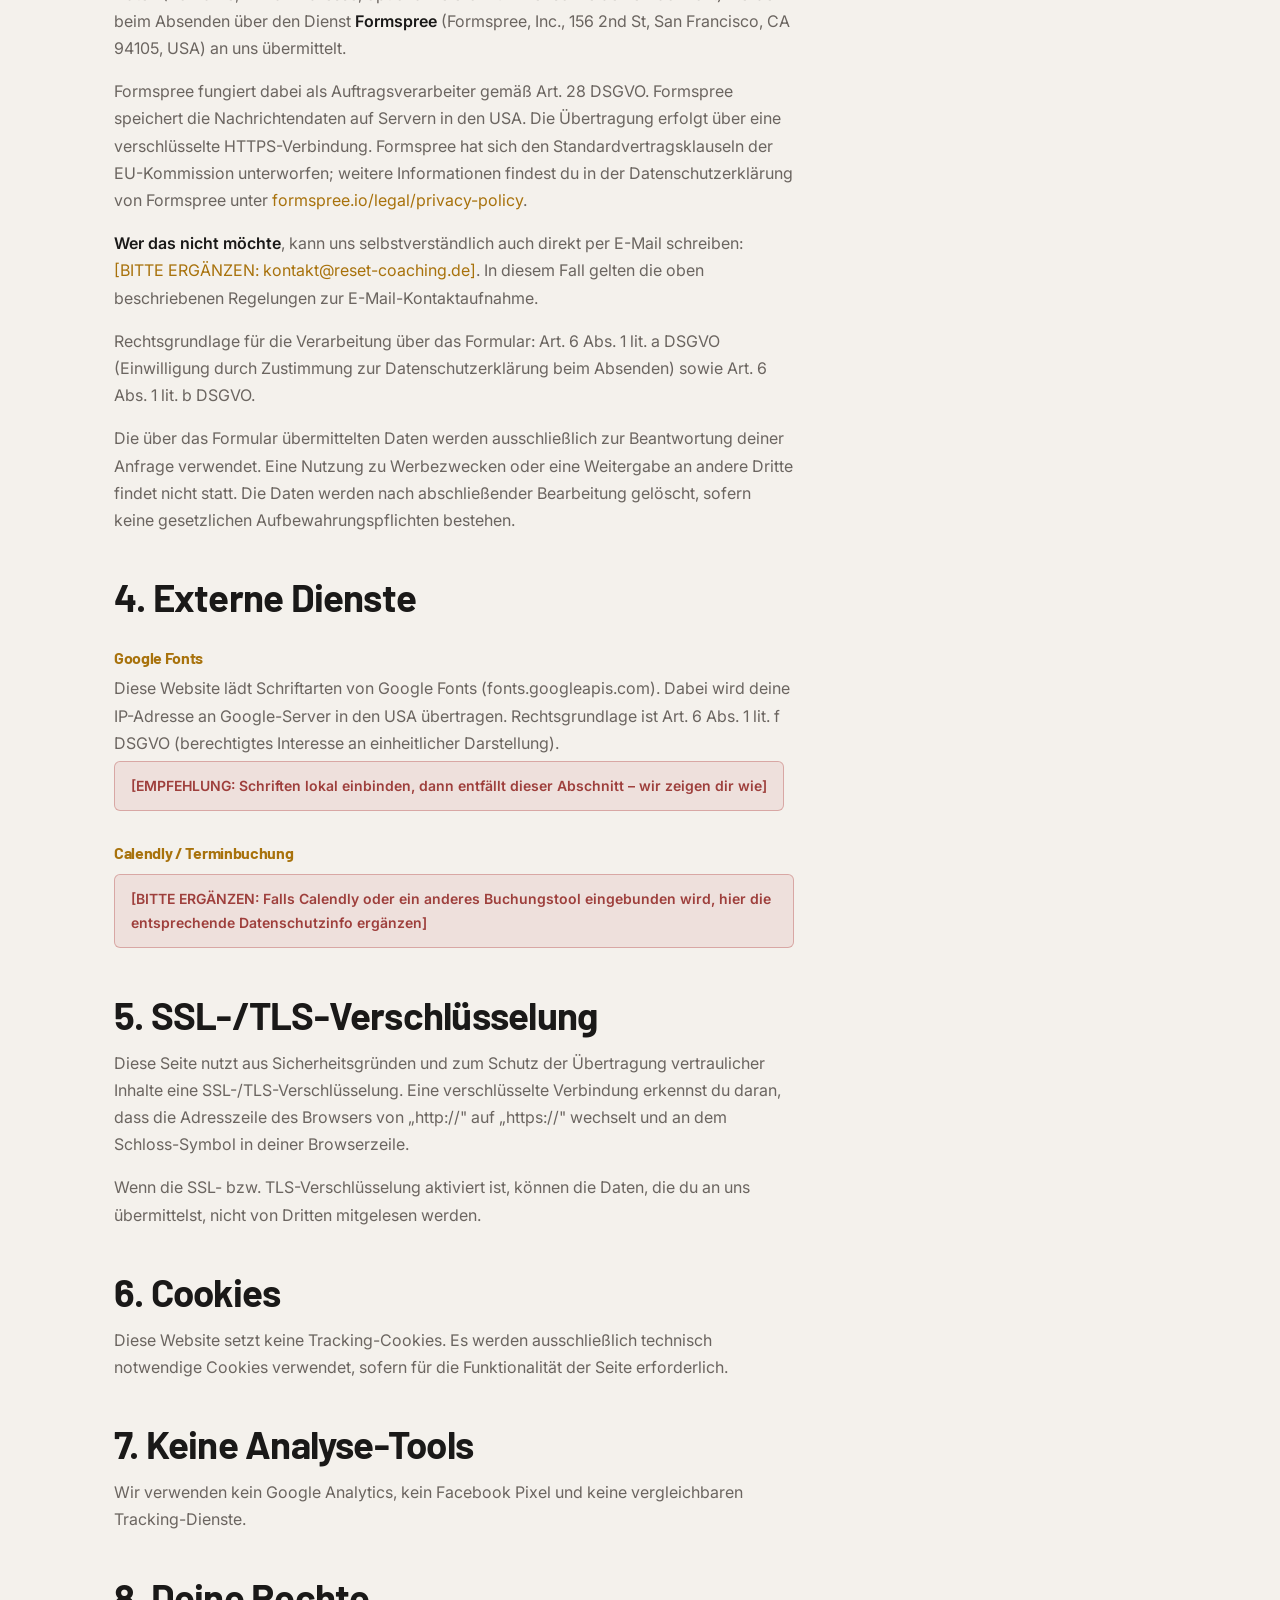
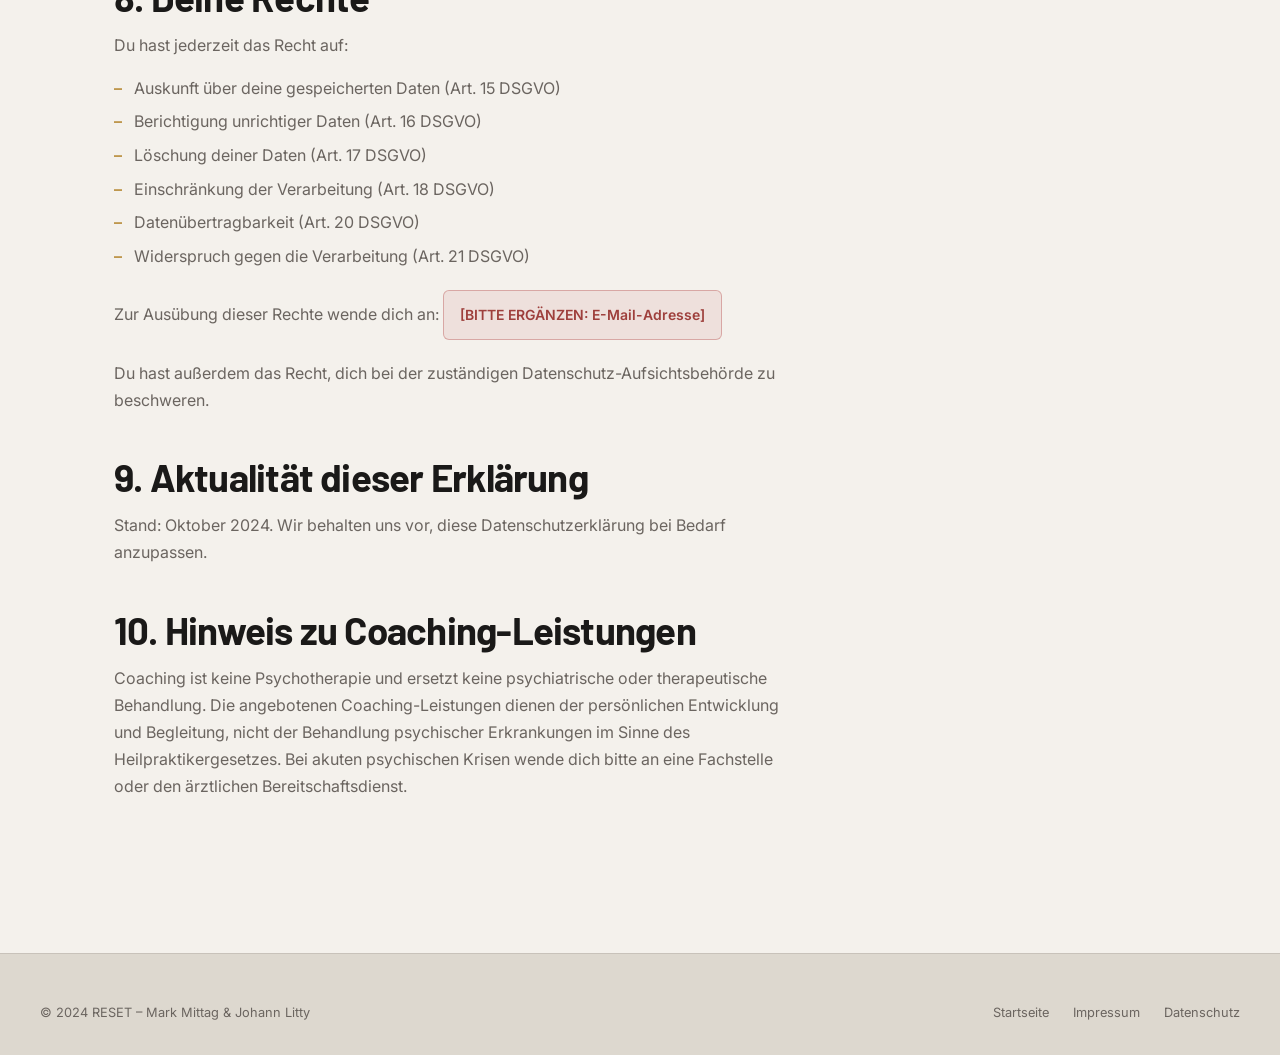
==== commit ef26e4e4: "structure" ====
--- a/pages/datenschutz.html
+++ b/pages/datenschutz.html
@@ -54,7 +54,9 @@
       <h2>1. Verantwortlicher</h2>
       <p>
         Verantwortlich für die Datenverarbeitung auf dieser Website:<br>
-        <span class="todo-field">[BITTE ERGÄNZEN] Name, Adresse, E-Mail – identisch mit Impressum]</span>
+        Johannes Litty<br>
+        Kobellstraße 31, 68167 Mannheim<br>
+        <a href="mailto:johannes.litty@gmail.com">johannes.litty@gmail.com</a>
       </p>
 
       <h2>2. Welche Daten wir erheben</h2>
@@ -113,17 +115,25 @@
         <span class="todo-field">[BITTE ERGÄNZEN: Falls Calendly oder ein anderes Buchungstool eingebunden wird, hier die entsprechende Datenschutzinfo ergänzen]</span>
       </p>
 
-      <h2>5. Cookies</h2>
+      <h2>5. SSL-/TLS-Verschlüsselung</h2>
+      <p>
+        Diese Seite nutzt aus Sicherheitsgründen und zum Schutz der Übertragung vertraulicher Inhalte eine SSL-/TLS-Verschlüsselung. Eine verschlüsselte Verbindung erkennst du daran, dass die Adresszeile des Browsers von „http://" auf „https://" wechselt und an dem Schloss-Symbol in deiner Browserzeile.
+      </p>
+      <p>
+        Wenn die SSL- bzw. TLS-Verschlüsselung aktiviert ist, können die Daten, die du an uns übermittelst, nicht von Dritten mitgelesen werden.
+      </p>
+
+      <h2>6. Cookies</h2>
       <p>
         Diese Website setzt keine Tracking-Cookies. Es werden ausschließlich technisch notwendige Cookies verwendet, sofern für die Funktionalität der Seite erforderlich.
       </p>
 
-      <h2>6. Keine Analyse-Tools</h2>
+      <h2>7. Keine Analyse-Tools</h2>
       <p>
         Wir verwenden kein Google Analytics, kein Facebook Pixel und keine vergleichbaren Tracking-Dienste.
       </p>
 
-      <h2>7. Deine Rechte</h2>
+      <h2>8. Deine Rechte</h2>
       <p>Du hast jederzeit das Recht auf:</p>
       <ul>
         <li>Auskunft über deine gespeicherten Daten (Art. 15 DSGVO)</li>
@@ -140,12 +150,12 @@
         Du hast außerdem das Recht, dich bei der zuständigen Datenschutz-Aufsichtsbehörde zu beschweren.
       </p>
 
-      <h2>8. Aktualität dieser Erklärung</h2>
+      <h2>9. Aktualität dieser Erklärung</h2>
       <p>
         Stand: Oktober 2024. Wir behalten uns vor, diese Datenschutzerklärung bei Bedarf anzupassen.
       </p>
 
-      <h2>9. Hinweis zu Coaching-Leistungen</h2>
+      <h2>10. Hinweis zu Coaching-Leistungen</h2>
       <p>
         Coaching ist keine Psychotherapie und ersetzt keine psychiatrische oder therapeutische Behandlung. Die angebotenen Coaching-Leistungen dienen der persönlichen Entwicklung und Begleitung, nicht der Behandlung psychischer Erkrankungen im Sinne des Heilpraktikergesetzes. Bei akuten psychischen Krisen wende dich bitte an eine Fachstelle oder den ärztlichen Bereitschaftsdienst.
       </p>
--- a/style.css
+++ b/style.css
@@ -1015,3 +1015,149 @@
 @media (max-width: 400px) {
   .codep-grid { grid-template-columns: 1fr; }
 }
+
+/* ---- Testimonial-Karussell (Coach-Seiten) ---- */
+.coach-testimonials {
+  background: var(--bg-alt);
+  border-top: 1px solid var(--border);
+}
+.coach-testimonials h2 { margin-bottom: 2.5rem; }
+
+.tc-wrap {
+  position: relative;
+  overflow: hidden;
+}
+
+.tc-track {
+  display: flex;
+  width: 100%;
+  gap: 1.25rem;
+  transition: transform 0.45s cubic-bezier(0.4, 0, 0.2, 1);
+}
+
+.tc-slide {
+  flex: 0 0 100%;
+}
+
+.tc-card {
+  background: var(--bg-card);
+  border: 1px solid var(--border);
+  border-radius: calc(var(--radius) * 2);
+  padding: 2rem 2.25rem;
+  max-width: 760px;
+  max-height: 300px;
+  overflow-y: auto;
+  scrollbar-width: thin;
+  scrollbar-color: var(--border) transparent;
+}
+.tc-card::-webkit-scrollbar { width: 5px; }
+.tc-card::-webkit-scrollbar-track { background: transparent; }
+.tc-card::-webkit-scrollbar-thumb { background: var(--border); border-radius: 99px; }
+
+.tc-source {
+  display: inline-block;
+  font-size: 0.72rem;
+  font-weight: 700;
+  letter-spacing: 0.07em;
+  text-transform: uppercase;
+  padding: 0.3rem 0.75rem;
+  border-radius: 99px;
+  margin-bottom: 1rem;
+  text-decoration: none;
+  transition: opacity var(--transition);
+}
+.tc-source:hover { opacity: 0.75; }
+.tc-source--johann {
+  background: rgba(212, 160, 23, 0.14);
+  color: #f0ede8;
+  border: 1px solid rgba(212, 160, 23, 0.4);
+}
+.tc-source--mark {
+  background: rgba(154, 149, 145, 0.1);
+  color: #9a9591;
+  border: 1px solid rgba(154, 149, 145, 0.3);
+}
+
+/* 2-spaltige Variante (Index) */
+.tc-wrap--3col .tc-track { gap: 1.5rem; }
+.tc-wrap--3col .tc-slide {
+  flex: 0 0 calc(50% - 0.75rem);
+}
+@media (max-width: 580px) {
+  .tc-wrap--3col .tc-slide { flex: 0 0 82%; }
+}
+
+/* Name in der Quell-Pille abgesetzt */
+.tc-source-name { opacity: 0.55; }
+
+.tc-quote-mark {
+  font-size: 3.5rem;
+  line-height: 1;
+  color: var(--gold);
+  opacity: 0.45;
+  display: block;
+  margin-bottom: 0.25rem;
+  font-family: Georgia, serif;
+}
+
+.tc-text {
+  font-size: 1rem;
+  font-style: italic;
+  color: var(--muted);
+  line-height: 1.75;
+  margin-bottom: 1.5rem;
+  max-width: none;
+}
+
+.tc-author {
+  font-weight: 700;
+  font-size: 0.9rem;
+  color: var(--text);
+  display: block;
+}
+
+.tc-role {
+  font-size: 0.8rem;
+  color: var(--muted);
+  display: block;
+  margin-top: 0.2rem;
+}
+
+.tc-nav {
+  display: flex;
+  align-items: center;
+  justify-content: center;
+  gap: 1rem;
+  margin-top: 1.75rem;
+}
+
+.tc-btn {
+  background: var(--bg-card);
+  border: 1px solid var(--border);
+  color: var(--text);
+  width: 40px;
+  height: 40px;
+  border-radius: 50%;
+  display: inline-flex;
+  align-items: center;
+  justify-content: center;
+  cursor: pointer;
+  font-size: 1.1rem;
+  transition: background var(--transition), border-color var(--transition), color var(--transition);
+  flex-shrink: 0;
+}
+.tc-btn:hover { background: var(--gold); color: #1a1a18; border-color: var(--gold); }
+
+.tc-dots { display: flex; gap: 0.5rem; align-items: center; }
+
+.tc-dot {
+  width: 8px;
+  height: 8px;
+  border-radius: 50%;
+  background: var(--border);
+  border: none;
+  cursor: pointer;
+  padding: 0;
+  transition: background var(--transition), transform var(--transition);
+}
+.tc-dot.is-active { background: var(--gold); transform: scale(1.35); }
